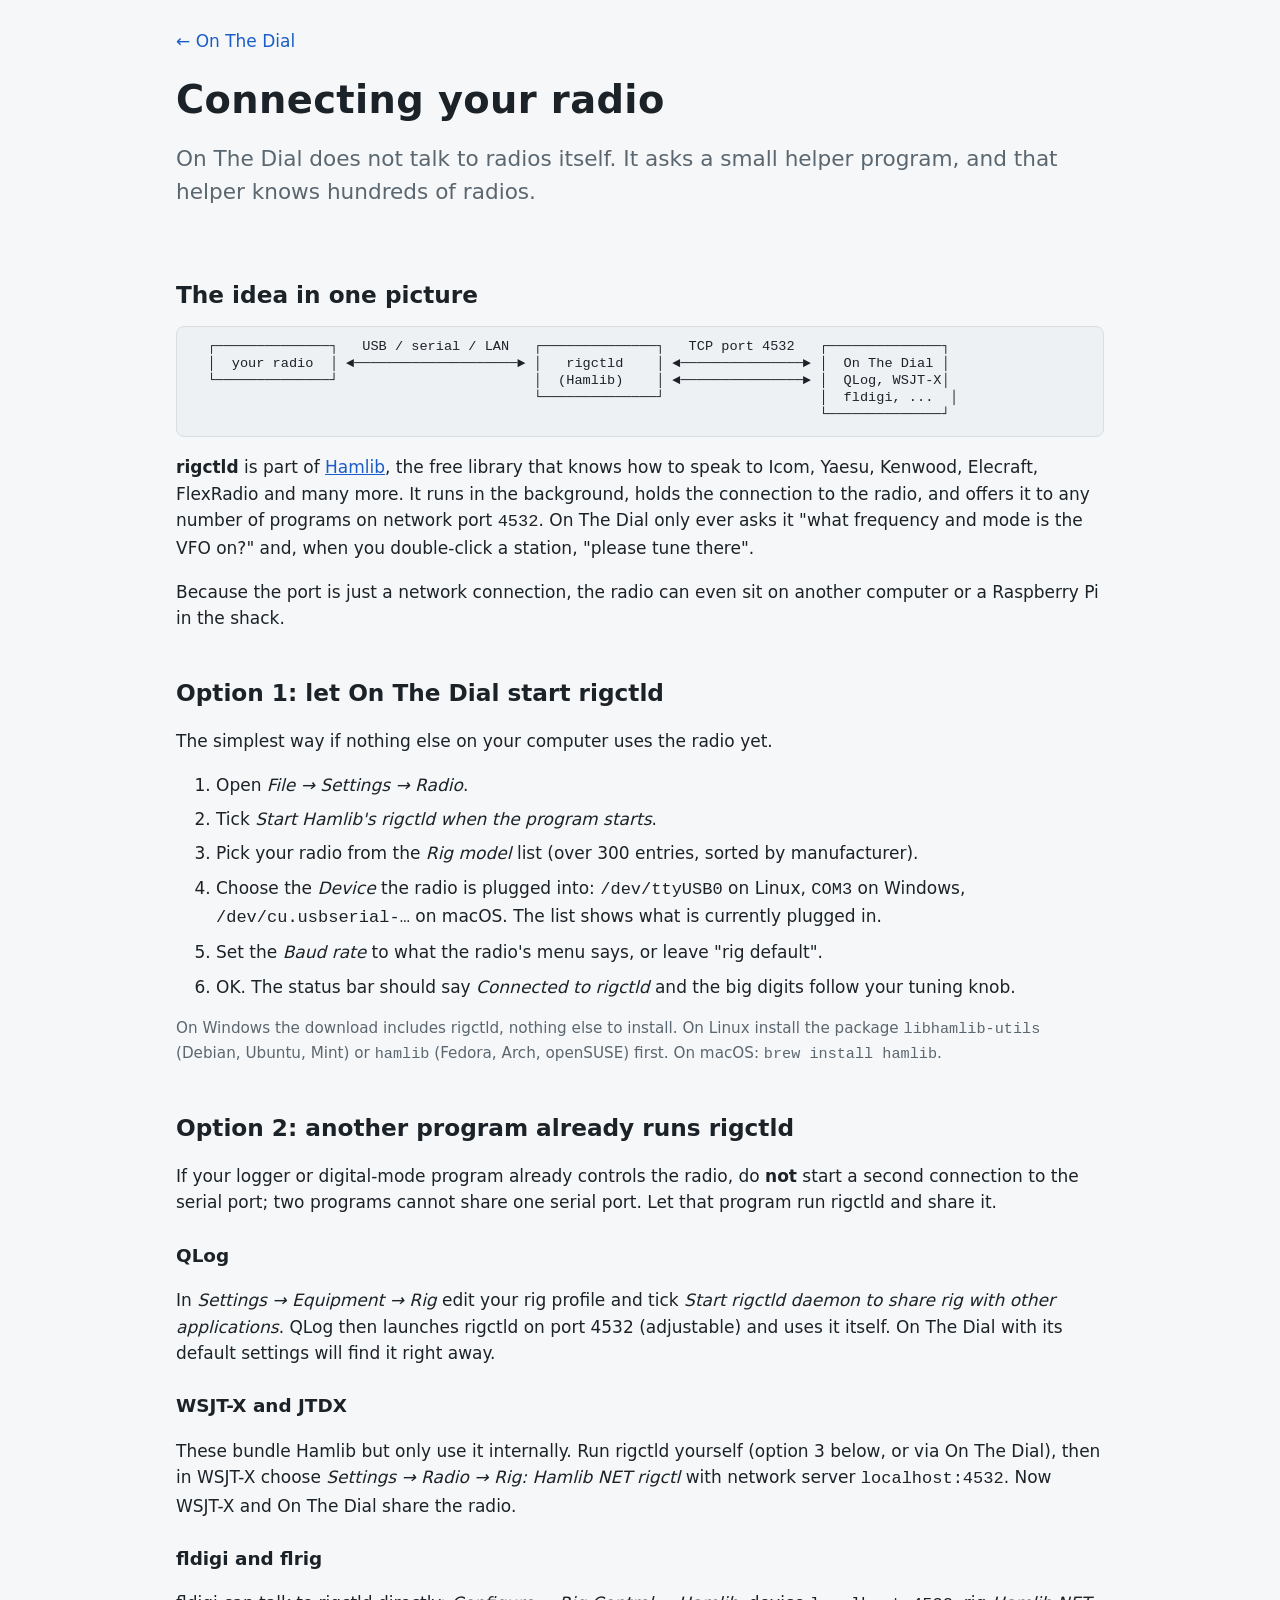
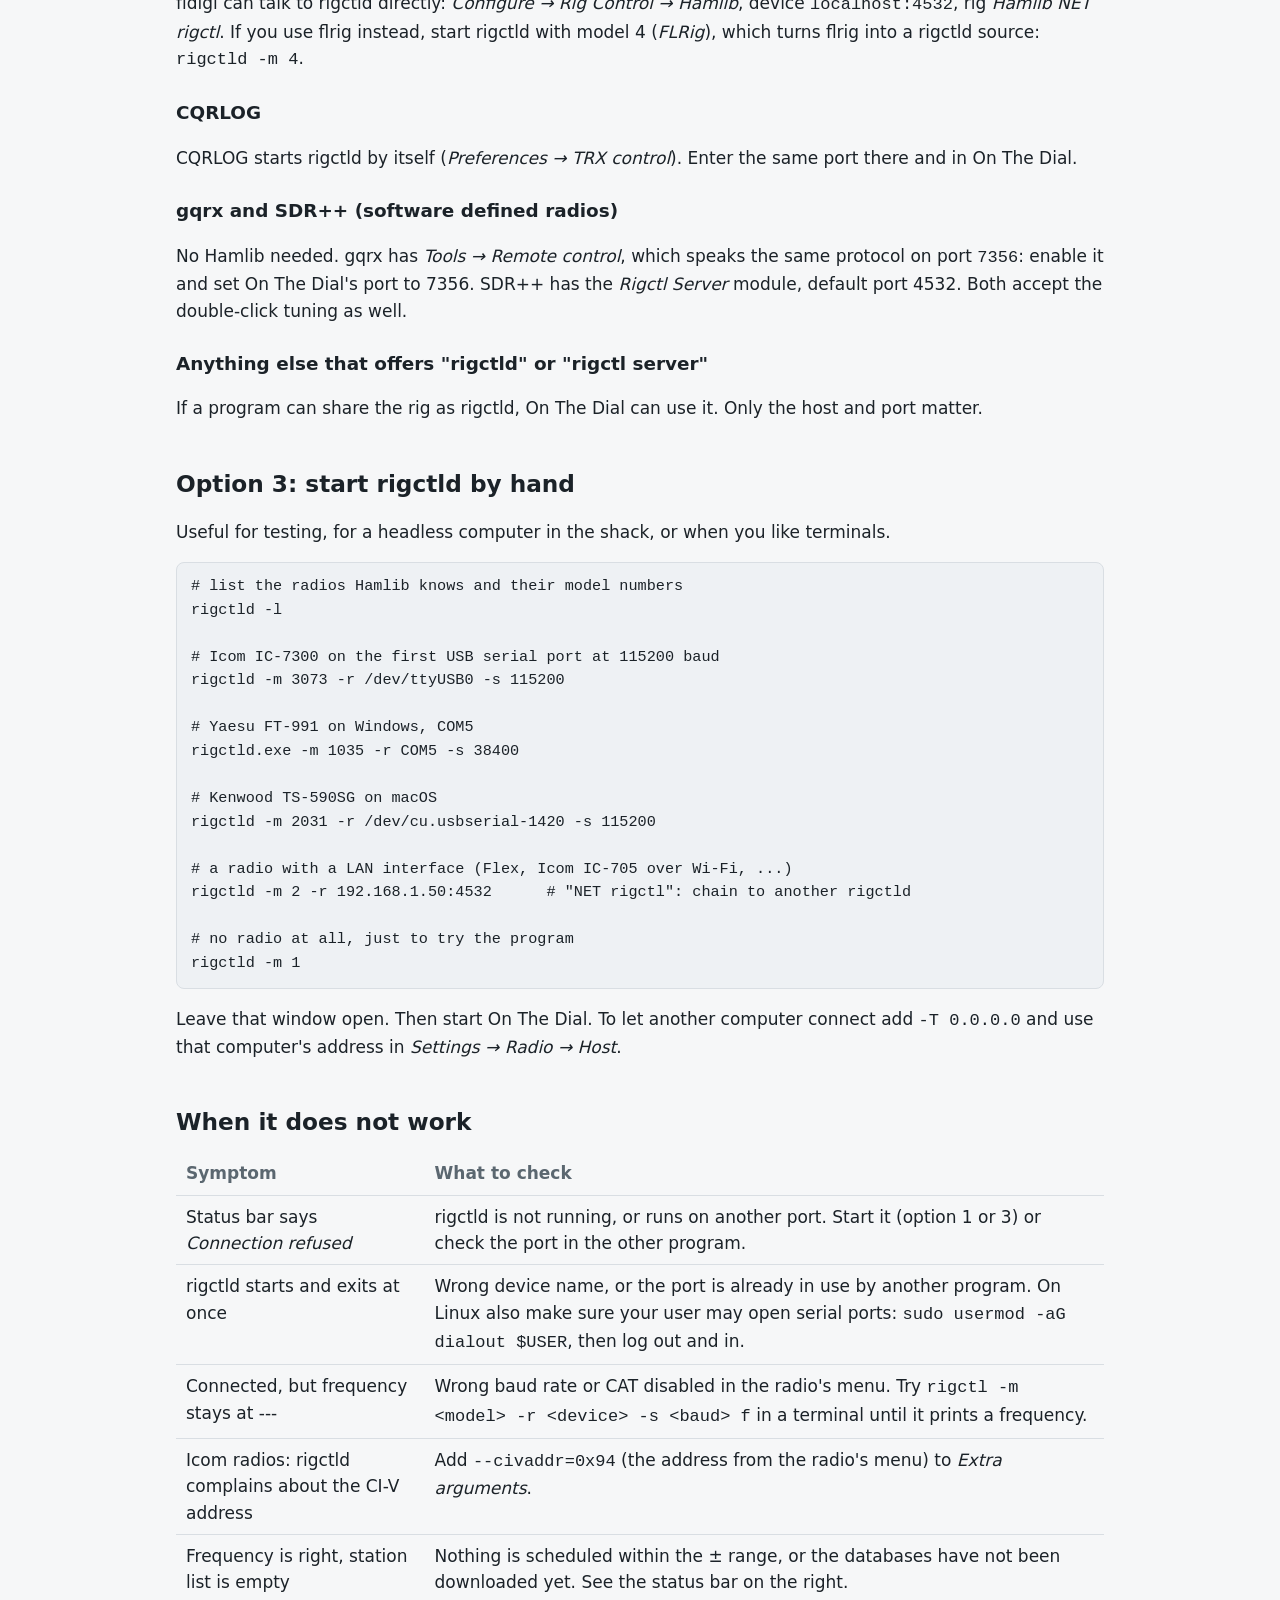
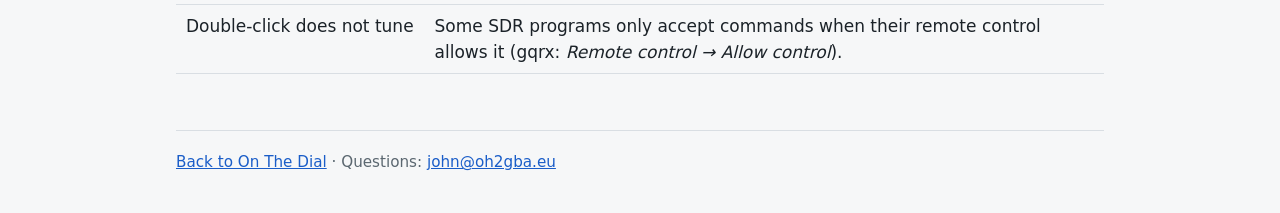
==== site/rig.html @ 3b8487f1 "On The Dial 1.0.0 Shortwave station identifier that follows the rig through Hamlib rigctld and shows" ====
<!DOCTYPE html>
<html lang="en">
<head>
<meta charset="utf-8">
<meta name="viewport" content="width=device-width, initial-scale=1">
<title>Connecting your radio · On The Dial</title>
<meta name="description" content="How On The Dial talks to your receiver: Hamlib rigctld on Linux, Windows and macOS, sharing a radio with QLog, WSJT-X, fldigi, gqrx and SDR++.">
<link rel="icon" href="favicon.svg" type="image/svg+xml">
<link rel="stylesheet" href="style.css">
</head>
<body>
<main>
  <nav><a href="index.html">← On The Dial</a></nav>
  <header>
    <h1>Connecting your radio</h1>
    <p class="tagline">On The Dial does not talk to radios itself. It asks a small helper program, and that helper knows hundreds of radios.</p>
  </header>

  <h2>The idea in one picture</h2>
  <pre class="diagram">
  ┌──────────────┐   USB / serial / LAN   ┌──────────────┐   TCP port 4532   ┌──────────────┐
  │  your radio  │ ◄────────────────────► │   rigctld    │ ◄───────────────► │  On The Dial │
  └──────────────┘                        │  (Hamlib)    │ ◄───────────────► │  QLog, WSJT-X│
                                          └──────────────┘                   │  fldigi, ...  │
                                                                             └──────────────┘</pre>
  <p><strong>rigctld</strong> is part of <a href="https://hamlib.github.io/">Hamlib</a>, the free library that knows
     how to speak to Icom, Yaesu, Kenwood, Elecraft, FlexRadio and many more. It runs in the background, holds the
     connection to the radio, and offers it to any number of programs on network port <code>4532</code>.
     On The Dial only ever asks it "what frequency and mode is the VFO on?" and, when you double-click a station,
     "please tune there".</p>
  <p>Because the port is just a network connection, the radio can even sit on another computer or a Raspberry Pi in the shack.</p>

  <h2>Option 1: let On The Dial start rigctld</h2>
  <p>The simplest way if nothing else on your computer uses the radio yet.</p>
  <ol>
    <li>Open <em>File → Settings → Radio</em>.</li>
    <li>Tick <em>Start Hamlib's rigctld when the program starts</em>.</li>
    <li>Pick your radio from the <em>Rig model</em> list (over 300 entries, sorted by manufacturer).</li>
    <li>Choose the <em>Device</em> the radio is plugged into: <code>/dev/ttyUSB0</code> on Linux, <code>COM3</code> on Windows,
        <code>/dev/cu.usbserial-…</code> on macOS. The list shows what is currently plugged in.</li>
    <li>Set the <em>Baud rate</em> to what the radio's menu says, or leave "rig default".</li>
    <li>OK. The status bar should say <em>Connected to rigctld</em> and the big digits follow your tuning knob.</li>
  </ol>
  <p class="note">On Windows the download includes rigctld, nothing else to install. On Linux install the package
     <code>libhamlib-utils</code> (Debian, Ubuntu, Mint) or <code>hamlib</code> (Fedora, Arch, openSUSE) first.
     On macOS: <code>brew install hamlib</code>.</p>

  <h2>Option 2: another program already runs rigctld</h2>
  <p>If your logger or digital-mode program already controls the radio, do <strong>not</strong> start a second connection
     to the serial port; two programs cannot share one serial port. Let that program run rigctld and share it.</p>

  <h3>QLog</h3>
  <p>In <em>Settings → Equipment → Rig</em> edit your rig profile and tick
     <em>Start rigctld daemon to share rig with other applications</em>. QLog then launches rigctld on port 4532
     (adjustable) and uses it itself. On The Dial with its default settings will find it right away.</p>

  <h3>WSJT-X and JTDX</h3>
  <p>These bundle Hamlib but only use it internally. Run rigctld yourself (option 3 below, or via On The Dial), then in
     WSJT-X choose <em>Settings → Radio → Rig: Hamlib NET rigctl</em> with network server <code>localhost:4532</code>.
     Now WSJT-X and On The Dial share the radio.</p>

  <h3>fldigi and flrig</h3>
  <p>fldigi can talk to rigctld directly: <em>Configure → Rig Control → Hamlib</em>, device <code>localhost:4532</code>,
     rig <em>Hamlib NET rigctl</em>. If you use flrig instead, start rigctld with model 4 (<em>FLRig</em>), which turns flrig
     into a rigctld source: <code>rigctld -m 4</code>.</p>

  <h3>CQRLOG</h3>
  <p>CQRLOG starts rigctld by itself (<em>Preferences → TRX control</em>). Enter the same port there and in On The Dial.</p>

  <h3>gqrx and SDR++ (software defined radios)</h3>
  <p>No Hamlib needed. gqrx has <em>Tools → Remote control</em>, which speaks the same protocol on port <code>7356</code>:
     enable it and set On The Dial's port to 7356. SDR++ has the <em>Rigctl Server</em> module, default port 4532.
     Both accept the double-click tuning as well.</p>

  <h3>Anything else that offers "rigctld" or "rigctl server"</h3>
  <p>If a program can share the rig as rigctld, On The Dial can use it. Only the host and port matter.</p>

  <h2>Option 3: start rigctld by hand</h2>
  <p>Useful for testing, for a headless computer in the shack, or when you like terminals.</p>
  <pre><code># list the radios Hamlib knows and their model numbers
rigctld -l

# Icom IC-7300 on the first USB serial port at 115200 baud
rigctld -m 3073 -r /dev/ttyUSB0 -s 115200

# Yaesu FT-991 on Windows, COM5
rigctld.exe -m 1035 -r COM5 -s 38400

# Kenwood TS-590SG on macOS
rigctld -m 2031 -r /dev/cu.usbserial-1420 -s 115200

# a radio with a LAN interface (Flex, Icom IC-705 over Wi-Fi, ...)
rigctld -m 2 -r 192.168.1.50:4532      # "NET rigctl": chain to another rigctld

# no radio at all, just to try the program
rigctld -m 1</code></pre>
  <p>Leave that window open. Then start On The Dial. To let another computer connect add <code>-T 0.0.0.0</code>
     and use that computer's address in <em>Settings → Radio → Host</em>.</p>

  <h2>When it does not work</h2>
  <table>
    <tr><th>Symptom</th><th>What to check</th></tr>
    <tr><td>Status bar says <em>Connection refused</em></td><td>rigctld is not running, or runs on another port. Start it (option 1 or 3) or check the port in the other program.</td></tr>
    <tr><td>rigctld starts and exits at once</td><td>Wrong device name, or the port is already in use by another program. On Linux also make sure your user may open serial ports: <code>sudo usermod -aG dialout $USER</code>, then log out and in.</td></tr>
    <tr><td>Connected, but frequency stays at ---</td><td>Wrong baud rate or CAT disabled in the radio's menu. Try <code>rigctl -m &lt;model&gt; -r &lt;device&gt; -s &lt;baud&gt; f</code> in a terminal until it prints a frequency.</td></tr>
    <tr><td>Icom radios: rigctld complains about the CI-V address</td><td>Add <code>--civaddr=0x94</code> (the address from the radio's menu) to <em>Extra arguments</em>.</td></tr>
    <tr><td>Frequency is right, station list is empty</td><td>Nothing is scheduled within the ± range, or the databases have not been downloaded yet. See the status bar on the right.</td></tr>
    <tr><td>Double-click does not tune</td><td>Some SDR programs only accept commands when their remote control allows it (gqrx: <em>Remote control → Allow control</em>).</td></tr>
  </table>

  <footer>
    <a href="index.html">Back to On The Dial</a> · Questions: <a href="mailto:john@oh2gba.eu">john@oh2gba.eu</a>
  </footer>
</main>
</body>
</html>
---- site/style.css ----
:root {
    --bg: #14181d; --panel: #1d2329; --line: #2c343c; --text: #e6e9ec; --muted: #9aa4ad;
    --accent: #7ee787; --accent2: #f0b429; --link: #8ab4f8; --code: #0d1117;
  }
  @media (prefers-color-scheme: light) {
    :root { --bg: #f6f7f8; --panel: #ffffff; --line: #d9dee3; --text: #1b2228; --muted: #5b6770;
            --accent: #1f7a3a; --accent2: #a86c00; --link: #1a5dc8; --code: #eef1f4; }
  }
  * { box-sizing: border-box; }
  body { margin: 0; background: var(--bg); color: var(--text);
         font: 17px/1.55 system-ui, -apple-system, "Segoe UI", Roboto, sans-serif; }
  a { color: var(--link); }
  main { max-width: 960px; margin: 0 auto; padding: 0 16px 64px; }
  header { padding: 56px 0 24px; }
  .brand { display: flex; align-items: center; gap: 16px; }
  .brand img { width: 64px; height: 64px; }
  h1 { font-size: 2.4rem; margin: 0; letter-spacing: .01em; }
  h1 small { font-size: 1rem; color: var(--muted); font-weight: normal; margin-left: .6em; }
  .tagline { font-size: 1.35rem; color: var(--muted); margin: 12px 0 0; }
  .freq { font-family: ui-monospace, "JetBrains Mono", Menlo, Consolas, monospace;
          font-size: 2.2rem; font-weight: 700; color: var(--accent); margin: 28px 0 4px; }
  .freq span { color: var(--muted); font-size: 1.1rem; font-weight: normal; margin-left: .6em; }
  .shot { display: block; margin: 32px 0; border: 1px solid var(--line); border-radius: 10px; overflow: hidden;
          background: var(--panel); cursor: zoom-in; }
  .shot img { display: block; width: 100%; height: auto; }
  .lightbox { position: fixed; inset: 0; z-index: 10; background: rgba(0,0,0,.92); overflow: auto;
              cursor: zoom-out; padding: 24px; }
  .lightbox img { display: block; max-width: none; width: auto; height: auto; min-width: 100%; margin: auto; }
  @media (min-width: 2700px) { .lightbox img { min-width: 0; margin: auto; } }
  h2 { font-size: 1.45rem; margin: 44px 0 12px; }
  ul { padding-left: 1.2em; }
  li { margin: 6px 0; }
  .grid { display: grid; grid-template-columns: repeat(auto-fit, minmax(260px, 1fr)); gap: 14px; }
  .card { background: var(--panel); border: 1px solid var(--line); border-radius: 10px; padding: 16px 18px; }
  .card h3 { margin: 0 0 6px; font-size: 1.05rem; }
  .card p { margin: 0; color: var(--muted); }
  pre { background: var(--code); border: 1px solid var(--line); border-radius: 8px; padding: 12px 14px;
        overflow-x: auto; font-size: .95rem; }
  code { font-family: ui-monospace, "JetBrains Mono", Menlo, Consolas, monospace; }
  table { border-collapse: collapse; width: 100%; }
  th, td { text-align: left; padding: 8px 10px; border-bottom: 1px solid var(--line); vertical-align: top; }
  th { color: var(--muted); font-weight: 600; }
  .note { color: var(--muted); font-size: .95rem; }
  footer { margin-top: 56px; padding-top: 20px; border-top: 1px solid var(--line); color: var(--muted); font-size: .95rem; }
  nav { padding-top: 28px; }
  nav a { text-decoration: none; }
  nav + header { padding-top: 16px; }
  pre.diagram { line-height: 1.25; font-size: .85rem; }
  h3 { font-size: 1.15rem; margin: 26px 0 6px; }
  ol li { margin: 8px 0; }
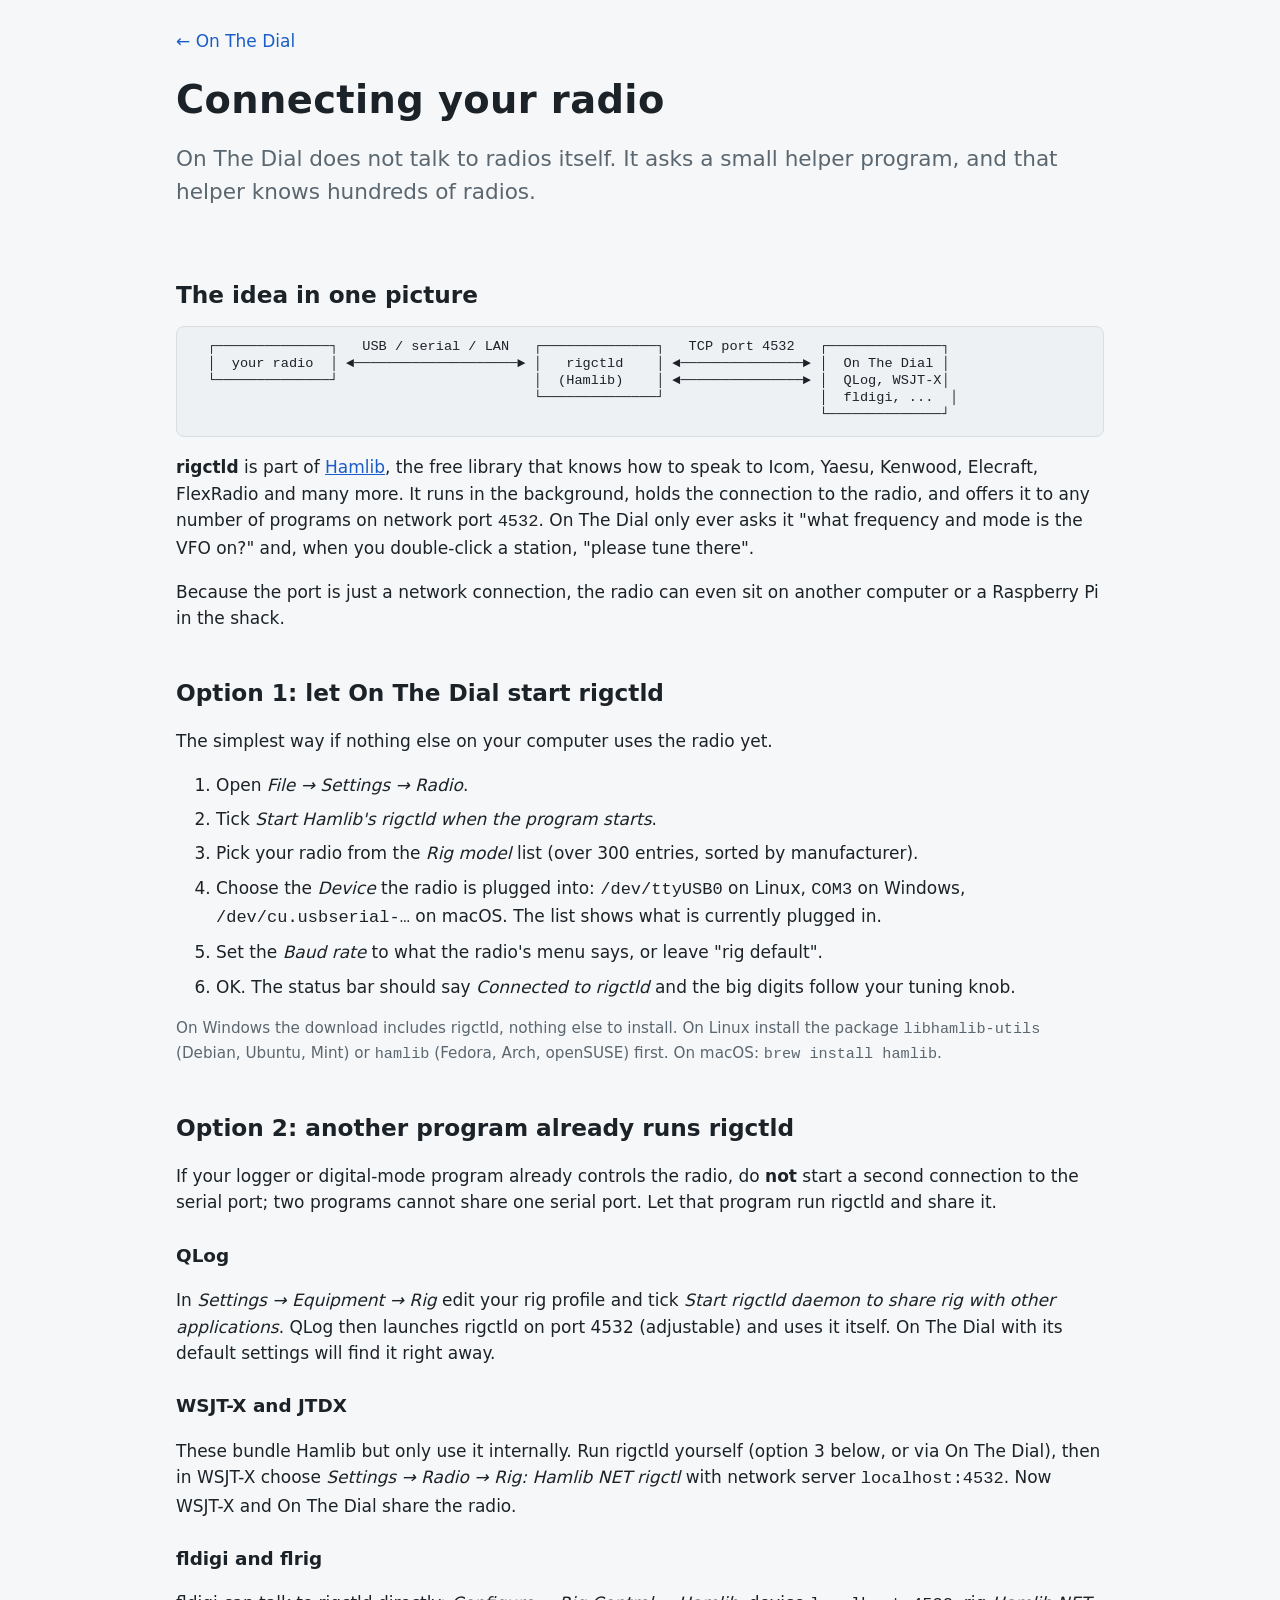
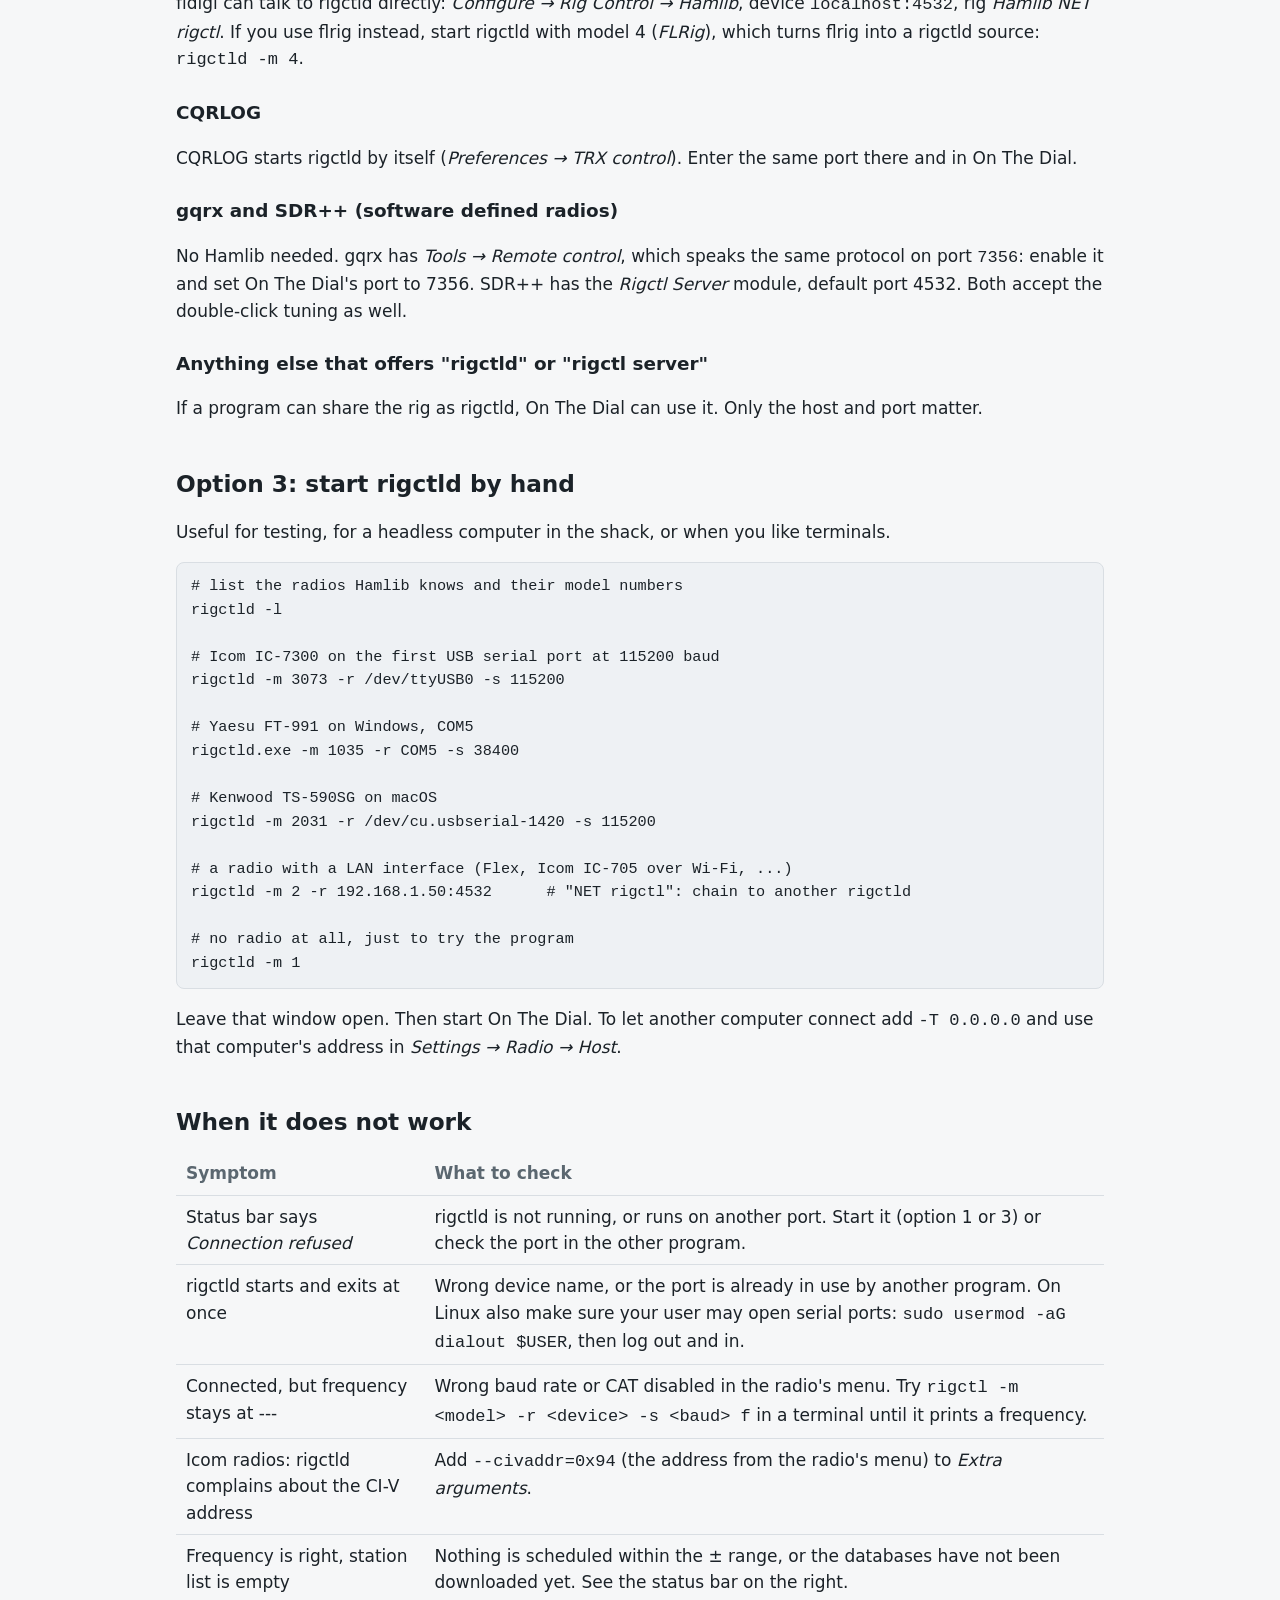
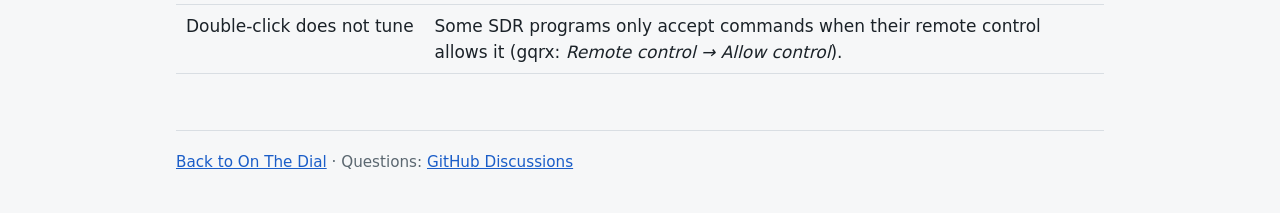
==== commit d5f0a9e0: "Point questions to GitHub instead of an email address" ====
--- a/site/rig.html
+++ b/site/rig.html
@@ -5,6 +5,13 @@
 <meta name="viewport" content="width=device-width, initial-scale=1">
 <title>Connecting your radio · On The Dial</title>
 <meta name="description" content="How On The Dial talks to your receiver: Hamlib rigctld on Linux, Windows and macOS, sharing a radio with QLog, WSJT-X, fldigi, gqrx and SDR++.">
+<link rel="canonical" href="https://onthedial.oh2gba.eu/rig.html">
+<meta property="og:type" content="article">
+<meta property="og:site_name" content="On The Dial">
+<meta property="og:title" content="Connecting your radio to On The Dial with Hamlib rigctld">
+<meta property="og:description" content="Step by step: start rigctld from On The Dial, share a radio with QLog, WSJT-X, fldigi, CQRLOG, gqrx or SDR++, or run rigctld by hand. With examples and troubleshooting.">
+<meta property="og:url" content="https://onthedial.oh2gba.eu/rig.html">
+<meta property="og:image" content="https://onthedial.oh2gba.eu/screenshot.png">
 <link rel="icon" href="favicon.svg" type="image/svg+xml">
 <link rel="stylesheet" href="style.css">
 </head>
@@ -109,7 +116,7 @@
   </table>
 
   <footer>
-    <a href="index.html">Back to On The Dial</a> · Questions: <a href="mailto:john@oh2gba.eu">john@oh2gba.eu</a>
+    <a href="index.html">Back to On The Dial</a> · Questions: <a href="https://github.com/oh2gba/onthedial/discussions">GitHub Discussions</a>
   </footer>
 </main>
 </body>
--- a/site/style.css
+++ b/site/style.css
@@ -49,3 +49,10 @@
   h3 { font-size: 1.15rem; margin: 26px 0 6px; }
   ol li { margin: 8px 0; }
 
+
+  .cta { display: flex; flex-wrap: wrap; gap: 10px; margin: 26px 0 8px; }
+  .button { display: inline-block; padding: 10px 18px; border-radius: 8px; font-weight: 600; text-decoration: none;
+            background: var(--accent); color: #0d1117; border: 1px solid transparent; }
+  .button:hover { filter: brightness(1.08); }
+  .button.secondary { background: transparent; color: var(--text); border-color: var(--line); }
+  @media (prefers-color-scheme: light) { .button { color: #fff; } }
